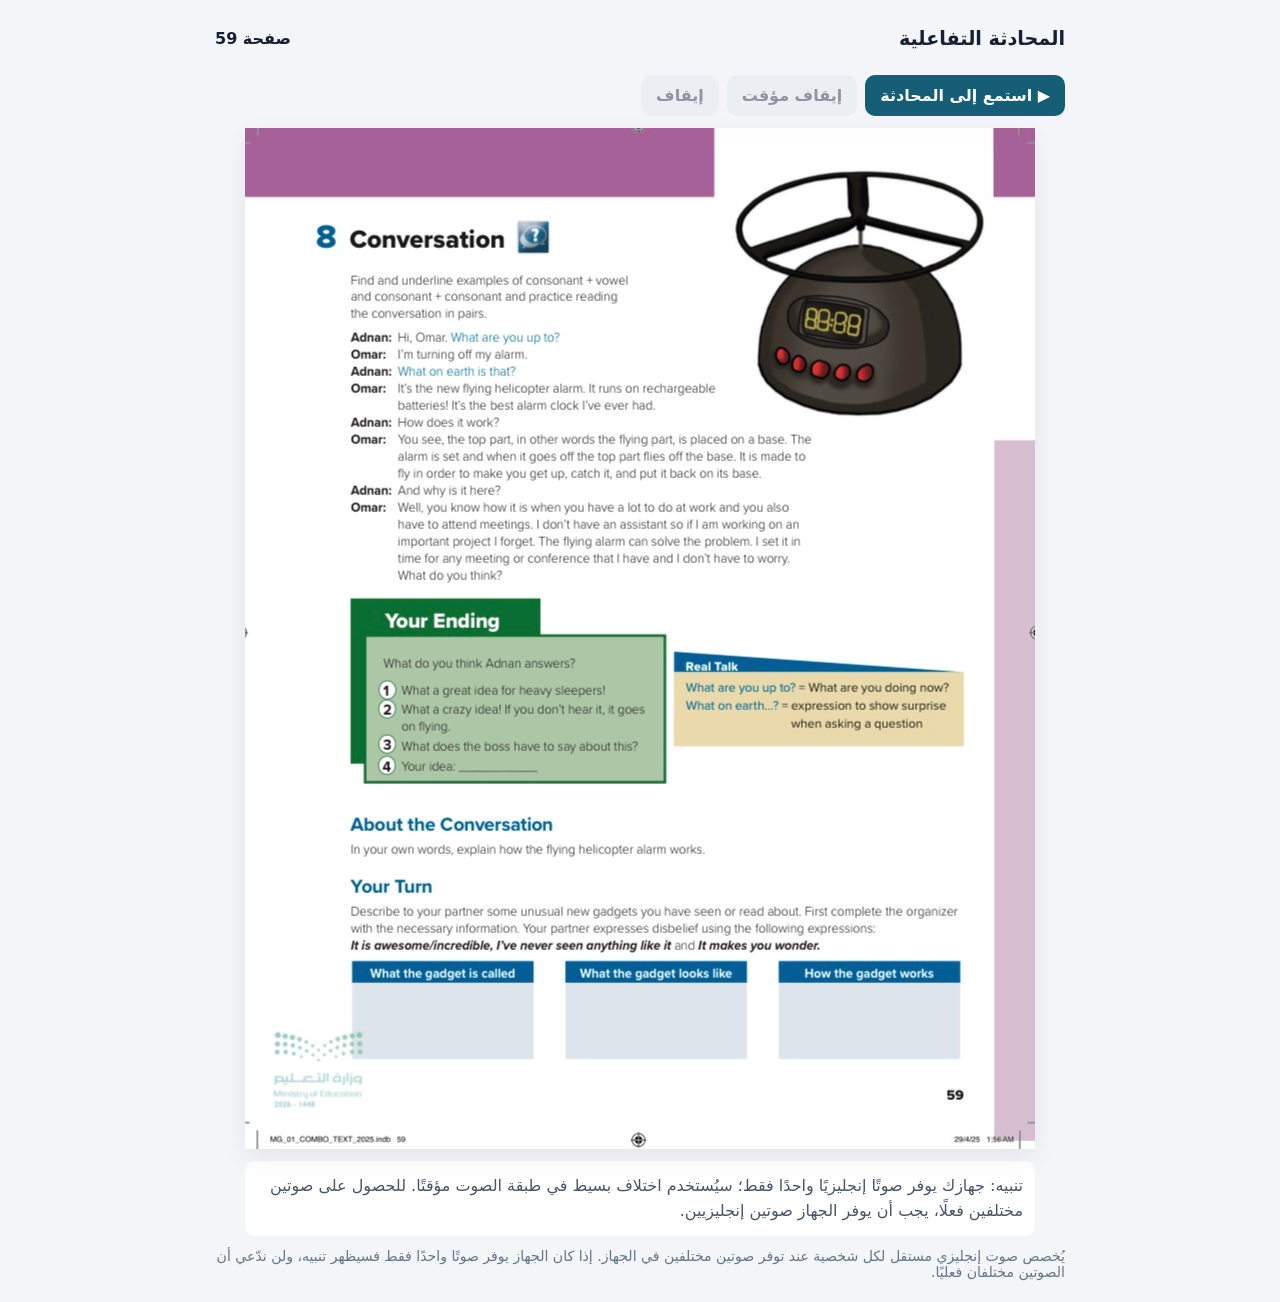
==== masharee-awal/index.html @ d7c46c1b "Align conversation tap zones with uploaded page image" ====
<!doctype html>
<html lang="ar" dir="rtl">
<head>
<meta charset="utf-8"><meta name="viewport" content="width=device-width,initial-scale=1">
<title>المحادثة التفاعلية - صفحة 59</title>
<style>
*{box-sizing:border-box}body{margin:0;padding:14px;background:#f3f5f8;color:#172033;font-family:system-ui,Tahoma,sans-serif}
main{max-width:850px;margin:auto}header{display:flex;justify-content:space-between;align-items:center;gap:10px}h1{font-size:1.2rem}
.controls{display:flex;gap:8px;flex-wrap:wrap;margin:12px 0}button{font:inherit;font-weight:700;border:0;border-radius:10px;padding:11px 15px;background:#155e75;color:white;cursor:pointer}
.secondary{background:#e2e8f0;color:#172033}button:disabled{opacity:.45;cursor:not-allowed}
.page{position:relative;max-width:790px;margin:auto;background:white;line-height:0;box-shadow:0 8px 24px #0001;overflow:hidden}
.page img{width:100%;height:auto;display:block}.hot{position:absolute;border:2px solid transparent;border-radius:5px;background:transparent;padding:0;min-width:0;min-height:0}
.hot:focus-visible{outline:3px solid #2563eb;outline-offset:1px}.hot.selected{background:#facc1550;border-color:#ca8a04}.hot.active{background:#22c55e55;border-color:#15803d}
.status{max-width:790px;margin:12px auto;padding:12px;background:white;border-radius:10px;color:#475569;line-height:1.6}
.note{font-size:.88rem;color:#64748b;margin:8px 0}
</style></head>
<body><main>
<header><h1>المحادثة التفاعلية</h1><b>صفحة 59</b></header>
<div class="controls">
<button id="play">▶ استمع إلى المحادثة</button>
<button class="secondary" id="pause" disabled>إيقاف مؤقت</button>
<button class="secondary" id="stop" disabled>إيقاف</button>
</div>
<div class="page" id="page"><img src="conversation-page-59.jpg" alt="صفحة الكتاب الأصلية للمحادثة" onerror="document.querySelector('#status').textContent='تعذر تحميل صورة الصفحة. تحقق من الاتصال ثم أعد تحميل الموقع.'"></div>
<div class="status" id="status" aria-live="polite">اضغط زر الاستماع أو اضغط على موضع جملة في الصفحة لسماعها وحدها.</div>
<p class="note">يُخصص صوت إنجليزي مستقل لكل شخصية عند توفر صوتين مختلفين في الجهاز. إذا كان الجهاز يوفر صوتًا واحدًا فقط فسيظهر تنبيه، ولن ندّعي أن الصوتين مختلفان فعليًا.</p>
</main>
<script>
const lines=[
["Adnan","Hi, Omar. What are you up to?",[13,16.9,62,2.1]],
["Omar","I'm turning off my alarm.",[13,18.9,62,2.0]],
["Adnan","What on earth is that?",[13,20.9,62,2.0]],
["Omar","It's the new flying helicopter alarm. It runs on rechargeable batteries! It's the best alarm clock I've ever had.",[13,22.8,64,4.7]],
["Adnan","How does it work?",[13,28.5,62,2.0]],
["Omar","You see, the top part, in other words the flying part, is placed on a base. The alarm is set and when it goes off the top part flies off the base. It is made to fly in order to make you get up, catch it, and put it back on its base.",[13,30.4,64,6.5]],
["Adnan","And why is it here?",[13,36.7,62,2.0]],
["Omar","Well, you know how it is when you have a lot to do at work and you also have to attend meetings. I don't have an assistant so if I am working on an important project I forget. The flying alarm can solve the problem. I set it in time for any meeting or conference that I have and I don't have to worry. What do you think?",[13,38.5,64,7.0]]
];
const $=s=>document.querySelector(s),page=$("#page"),status=$("#status"),pauseBtn=$("#pause"),stopBtn=$("#stop"),spots=[];
lines.forEach((line,i)=>{
 const b=document.createElement("button");b.type="button";b.className="hot";
 b.setAttribute("aria-label","تشغيل جملة "+(i+1)+" — "+line[0]);
 const [x,y,w,h]=line[2];Object.assign(b.style,{left:x+"%",top:y+"%",width:w+"%",height:h+"%"});
 b.addEventListener("click",()=>speak(i));page.append(b);spots.push(b);
});
let voices=[],token=0,current=-1,mode="idle";
function loadVoices(){voices=speechSynthesis.getVoices().filter(v=>/^en[-_]/i.test(v.lang));if(voices.length<2)status.textContent="تنبيه: جهازك يوفر صوتًا إنجليزيًا واحدًا فقط؛ سيُستخدم اختلاف بسيط في طبقة الصوت مؤقتًا. للحصول على صوتين مختلفين فعلًا، يجب أن يوفر الجهاز صوتين إنجليزيين."; }
loadVoices();speechSynthesis.addEventListener?.("voiceschanged",loadVoices);
function controls(active){pauseBtn.disabled=!active;stopBtn.disabled=!active;pauseBtn.textContent="إيقاف مؤقت";}
function clearActive(){spots.forEach(b=>b.classList.remove("active","selected"));}
function mark(i){spots.forEach((b,n)=>{b.classList.toggle("active",n===i);b.classList.toggle("selected",n===i)});status.textContent=lines[i][0]+" — الجملة "+(i+1);}
function finish(t,msg){if(t!==token)return;mode="idle";current=-1;clearActive();controls(false);status.textContent=msg;}
function say(i,t,onDone){
 current=i;const u=new SpeechSynthesisUtterance(lines[i][1]);const v=lines[i][0]==="Adnan" ? voices[0] : (voices.find(x=>x.voiceURI!==voices[0]?.voiceURI)||voices[0]);
 if(v)u.voice=v;u.lang=v?.lang||"en-US";u.rate=.88;u.pitch=i%2?1.08:1;
 u.onstart=()=>{if(t===token)mark(i)};
 u.onend=()=>{if(t===token)onDone?.()};
 u.onerror=()=>{if(t===token)finish(t,"تعذر تشغيل الصوت. تحقق من دعم المتصفح للنطق.");};
 speechSynthesis.speak(u);
}
function stop(){token++;speechSynthesis.cancel();mode="idle";current=-1;clearActive();controls(false);status.textContent="تم إيقاف الاستماع.";}
function speak(i){stop();const t=++token;mode="single";controls(true);say(i,t,()=>finish(t,"انتهى الاستماع إلى الجملة المحددة."));}
function play(){stop();const t=++token;let i=0;mode="all";controls(true);
 const next=()=>{if(t!==token)return;if(i>=lines.length){finish(t,"انتهت المحادثة كاملة.");return;}say(i,t,()=>{i++;next()});};next();
}
$("#play").addEventListener("click",play);stopBtn.addEventListener("click",stop);
pauseBtn.addEventListener("click",()=>{
 if(speechSynthesis.paused){speechSynthesis.resume();pauseBtn.textContent="إيقاف مؤقت";status.textContent="تمت متابعة الاستماع.";}
 else if(speechSynthesis.speaking){speechSynthesis.pause();pauseBtn.textContent="متابعة";status.textContent="الصوت متوقف مؤقتًا.";}
});
</script></body></html>
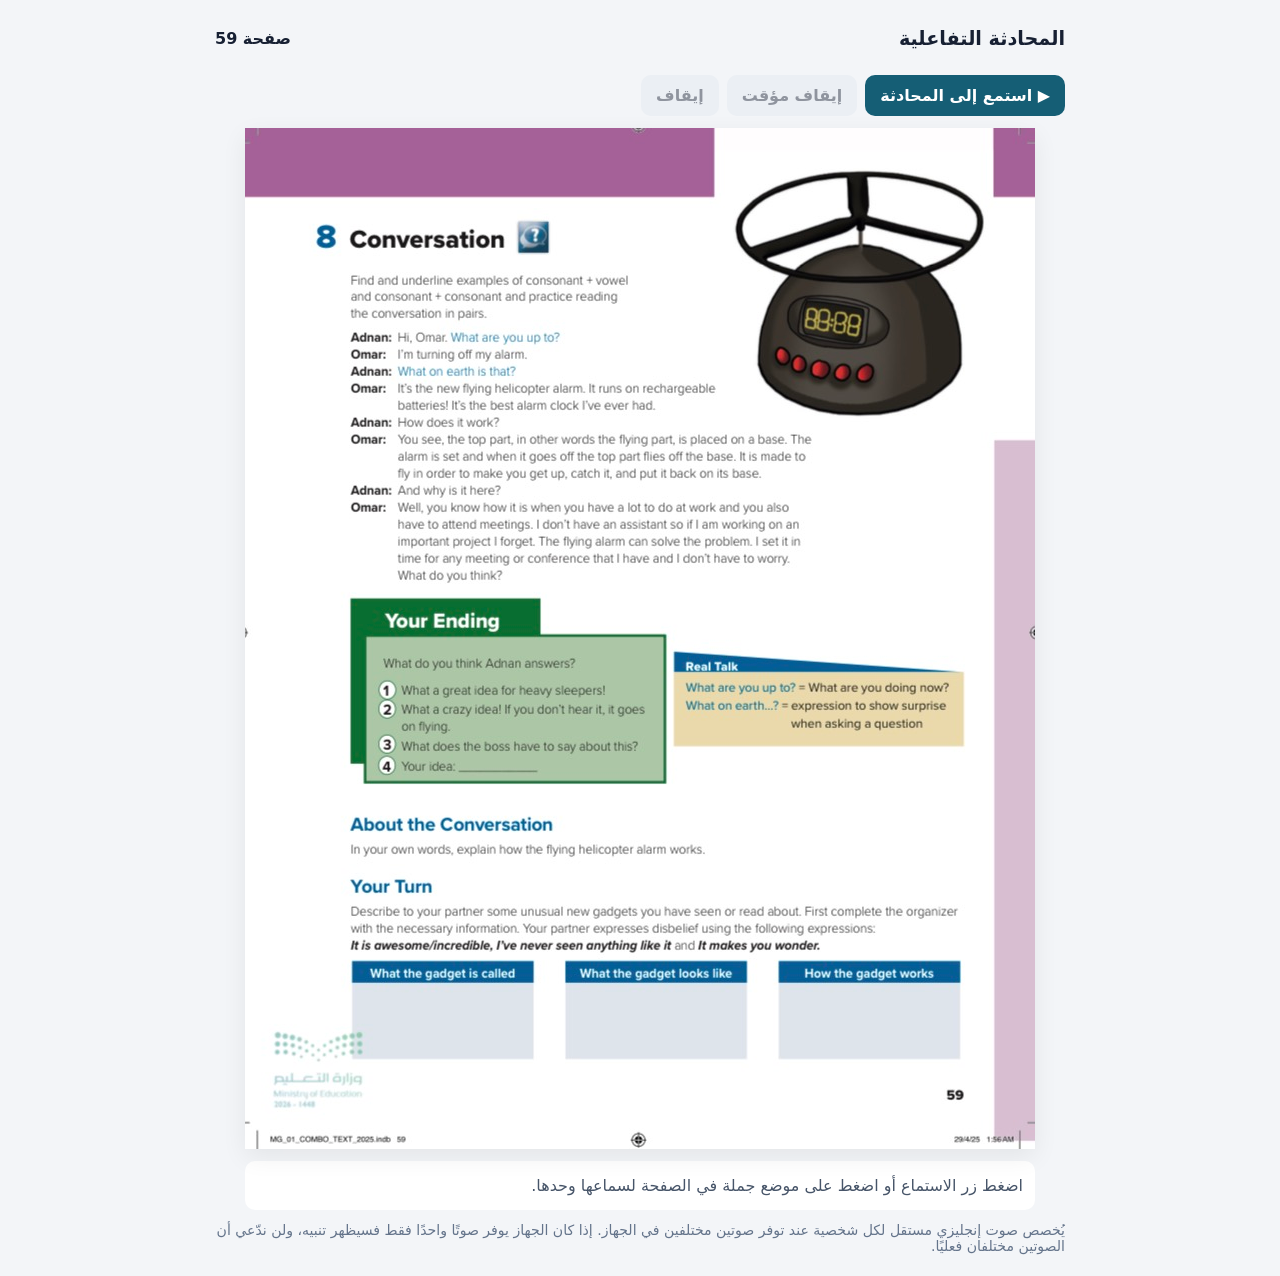
==== commit 00967477: "Add word-by-word conversation highlighting" ====
--- a/masharee-awal/index.html
+++ b/masharee-awal/index.html
@@ -10,7 +10,7 @@
 .secondary{background:#e2e8f0;color:#172033}button:disabled{opacity:.45;cursor:not-allowed}
 .page{position:relative;max-width:790px;margin:auto;background:white;line-height:0;box-shadow:0 8px 24px #0001;overflow:hidden}
 .page img{width:100%;height:auto;display:block}.hot{position:absolute;border:2px solid transparent;border-radius:5px;background:transparent;padding:0;min-width:0;min-height:0}
-.hot:focus-visible{outline:3px solid #2563eb;outline-offset:1px}.hot.selected{background:#facc1550;border-color:#ca8a04}.hot.active{background:#22c55e55;border-color:#15803d}
+.hot:focus-visible{outline:3px solid #2563eb;outline-offset:1px}.word-layer{position:absolute;inset:0;width:100%;height:100%;pointer-events:none;overflow:visible}.word-highlight{fill:rgba(35,35,35,.24);stroke:rgba(35,35,35,.38);stroke-width:.7;rx:2}
 .status{max-width:790px;margin:12px auto;padding:12px;background:white;border-radius:10px;color:#475569;line-height:1.6}
 .note{font-size:.88rem;color:#64748b;margin:8px 0}
 </style></head>
@@ -27,45 +27,62 @@
 </main>
 <script>
 const lines=[
-["Adnan","Hi, Omar. What are you up to?",[13,16.9,62,2.1]],
-["Omar","I'm turning off my alarm.",[13,18.9,62,2.0]],
-["Adnan","What on earth is that?",[13,20.9,62,2.0]],
-["Omar","It's the new flying helicopter alarm. It runs on rechargeable batteries! It's the best alarm clock I've ever had.",[13,22.8,64,4.7]],
-["Adnan","How does it work?",[13,28.5,62,2.0]],
-["Omar","You see, the top part, in other words the flying part, is placed on a base. The alarm is set and when it goes off the top part flies off the base. It is made to fly in order to make you get up, catch it, and put it back on its base.",[13,30.4,64,6.5]],
-["Adnan","And why is it here?",[13,36.7,62,2.0]],
-["Omar","Well, you know how it is when you have a lot to do at work and you also have to attend meetings. I don't have an assistant so if I am working on an important project I forget. The flying alarm can solve the problem. I set it in time for any meeting or conference that I have and I don't have to worry. What do you think?",[13,38.5,64,7.0]]
+["Adnan","Hi, Omar. What are you up to?",[13,16.9,62,2.1],171],
+["Omar","I'm turning off my alarm.",[13,18.9,62,2.0],190],
+["Adnan","What on earth is that?",[13,20.9,62,2.0],210],
+["Omar","It's the new flying helicopter alarm. It runs on rechargeable batteries! It's the best alarm clock I've ever had.",[13,22.8,64,4.7],229],
+["Adnan","How does it work?",[13,28.5,62,2.0],263],
+["Omar","You see, the top part, in other words the flying part, is placed on a base. The alarm is set and when it goes off the top part flies off the base. It is made to fly in order to make you get up, catch it, and put it back on its base.",[13,30.4,64,6.5],282],
+["Adnan","And why is it here?",[13,36.7,62,2.0],348],
+["Omar","Well, you know how it is when you have a lot to do at work and you also have to attend meetings. I don't have an assistant so if I am working on an important project I forget. The flying alarm can solve the problem. I set it in time for any meeting or conference that I have and I don't have to worry. What do you think?",[13,38.5,64,7.0],367]
 ];
 const $=s=>document.querySelector(s),page=$("#page"),status=$("#status"),pauseBtn=$("#pause"),stopBtn=$("#stop"),spots=[];
-lines.forEach((line,i)=>{
- const b=document.createElement("button");b.type="button";b.className="hot";
- b.setAttribute("aria-label","تشغيل جملة "+(i+1)+" — "+line[0]);
- const [x,y,w,h]=line[2];Object.assign(b.style,{left:x+"%",top:y+"%",width:w+"%",height:h+"%"});
- b.addEventListener("click",()=>speak(i));page.append(b);spots.push(b);
-});
+const svgNS="http://www.w3.org/2000/svg",W=790,H=1024,START_X=153,MAX_LINE=438,LINE_H=17;
+const svg=document.createElementNS(svgNS,"svg");svg.setAttribute("class","word-layer");svg.setAttribute("viewBox",`0 0 ${W} ${H}`);svg.setAttribute("preserveAspectRatio","none");page.append(svg);
+const canvas=document.createElement("canvas"),ctx=canvas.getContext("2d");ctx.font="13px Arial";
+const wordRects=[];
+function buildWordRects(line,index){
+ const matches=[...line[1].matchAll(/[A-Za-z]+(?:['’][A-Za-z]+)?|[0-9]+|[^\sA-Za-z0-9]/g)];
+ let x=START_X,y=line[3],lineText="",rowWords=[];
+ const flush=()=>{for(const item of rowWords){const r=document.createElementNS(svgNS,"rect");r.setAttribute("class","word-highlight");r.setAttribute("x",item.x.toFixed(1));r.setAttribute("y",(y+1).toFixed(1));r.setAttribute("width",Math.max(4,item.w).toFixed(1));r.setAttribute("height","13.5");r.style.display="none";svg.append(r);wordRects.push({line:index,start:item.start,end:item.end,rect:r});}y+=LINE_H;x=START_X;lineText="";rowWords=[];};
+ for(const m of matches){
+  const token=m[0];if(!/[A-Za-z0-9]/.test(token))continue;
+  const prefix=lineText?lineText+" ":"";
+  const pw=ctx.measureText(prefix).width,ww=ctx.measureText(token).width;
+  if(x+pw+ww>START_X+MAX_LINE && rowWords.length)flush();
+  const pre=lineText?lineText+" ":"";const px=ctx.measureText(pre).width;
+  rowWords.push({x:x+px,w:ctx.measureText(token).width,start:m.index,end:m.index+token.length});
+  lineText+=pre+token;
+ }
+ if(rowWords.length)flush();
+}
+lines.forEach((line,i)=>{buildWordRects(line,i);const b=document.createElement("button");b.type="button";b.className="hot";b.setAttribute("aria-label","تشغيل جملة "+(i+1)+" — "+line[0]);const [x,y,w,h]=line[2];Object.assign(b.style,{left:x+"%",top:y+"%",width:w+"%",height:h+"%"});b.addEventListener("click",()=>speak(i));page.append(b);spots.push(b);});
 let voices=[],token=0,current=-1,mode="idle";
-function loadVoices(){voices=speechSynthesis.getVoices().filter(v=>/^en[-_]/i.test(v.lang));if(voices.length<2)status.textContent="تنبيه: جهازك يوفر صوتًا إنجليزيًا واحدًا فقط؛ سيُستخدم اختلاف بسيط في طبقة الصوت مؤقتًا. للحصول على صوتين مختلفين فعلًا، يجب أن يوفر الجهاز صوتين إنجليزيين."; }
+function loadVoices(){voices=speechSynthesis.getVoices().filter(v=>/^en[-_]/i.test(v.lang));}
 loadVoices();speechSynthesis.addEventListener?.("voiceschanged",loadVoices);
 function controls(active){pauseBtn.disabled=!active;stopBtn.disabled=!active;pauseBtn.textContent="إيقاف مؤقت";}
-function clearActive(){spots.forEach(b=>b.classList.remove("active","selected"));}
-function mark(i){spots.forEach((b,n)=>{b.classList.toggle("active",n===i);b.classList.toggle("selected",n===i)});status.textContent=lines[i][0]+" — الجملة "+(i+1);}
-function finish(t,msg){if(t!==token)return;mode="idle";current=-1;clearActive();controls(false);status.textContent=msg;}
+function clearActive(){wordRects.forEach(x=>x.rect.style.display="none");}
+function mark(i){spots.forEach((b,n)=>b.classList.toggle("active",n===i));status.textContent=lines[i][0]+" — الجملة "+(i+1);}
+function markWord(i,charIndex){
+ const candidates=wordRects.filter(x=>x.line===i);
+ let found=candidates.find(x=>charIndex>=x.start&&charIndex<x.end);
+ if(!found)found=candidates.find(x=>x.start>=charIndex);
+ if(!found)return;
+ candidates.forEach(x=>x.rect.style.display=x===found?"":"none");
+}
+function finish(t,msg){if(t!==token)return;mode="idle";current=-1;clearActive();spots.forEach(b=>b.classList.remove("active"));controls(false);status.textContent=msg;}
 function say(i,t,onDone){
- current=i;const u=new SpeechSynthesisUtterance(lines[i][1]);const v=lines[i][0]==="Adnan" ? voices[0] : (voices.find(x=>x.voiceURI!==voices[0]?.voiceURI)||voices[0]);
+ current=i;const u=new SpeechSynthesisUtterance(lines[i][1]);const v=lines[i][0]==="Adnan"?voices[0]:(voices.find(x=>x.voiceURI!==voices[0]?.voiceURI)||voices[0]);
  if(v)u.voice=v;u.lang=v?.lang||"en-US";u.rate=.88;u.pitch=i%2?1.08:1;
- u.onstart=()=>{if(t===token)mark(i)};
+ u.onstart=()=>{if(t===token){clearActive();mark(i);markWord(i,0)}};
+ u.onboundary=e=>{if(t===token&&e.name==="word")markWord(i,e.charIndex)};
  u.onend=()=>{if(t===token)onDone?.()};
- u.onerror=()=>{if(t===token)finish(t,"تعذر تشغيل الصوت. تحقق من دعم المتصفح للنطق.");};
+ u.onerror=()=>{if(t===token)finish(t,"تعذر تشغيل الصوت. تحقق من دعم المتصفح للنطق.")};
  speechSynthesis.speak(u);
 }
-function stop(){token++;speechSynthesis.cancel();mode="idle";current=-1;clearActive();controls(false);status.textContent="تم إيقاف الاستماع.";}
+function stop(){token++;speechSynthesis.cancel();mode="idle";current=-1;clearActive();spots.forEach(b=>b.classList.remove("active"));controls(false);status.textContent="تم إيقاف الاستماع.";}
 function speak(i){stop();const t=++token;mode="single";controls(true);say(i,t,()=>finish(t,"انتهى الاستماع إلى الجملة المحددة."));}
-function play(){stop();const t=++token;let i=0;mode="all";controls(true);
- const next=()=>{if(t!==token)return;if(i>=lines.length){finish(t,"انتهت المحادثة كاملة.");return;}say(i,t,()=>{i++;next()});};next();
-}
+function play(){stop();const t=++token;let i=0;mode="all";controls(true);const next=()=>{if(t!==token)return;if(i>=lines.length){finish(t,"انتهت المحادثة كاملة.");return;}say(i,t,()=>{i++;next()});};next();}
 $("#play").addEventListener("click",play);stopBtn.addEventListener("click",stop);
-pauseBtn.addEventListener("click",()=>{
- if(speechSynthesis.paused){speechSynthesis.resume();pauseBtn.textContent="إيقاف مؤقت";status.textContent="تمت متابعة الاستماع.";}
- else if(speechSynthesis.speaking){speechSynthesis.pause();pauseBtn.textContent="متابعة";status.textContent="الصوت متوقف مؤقتًا.";}
-});
+pauseBtn.addEventListener("click",()=>{if(speechSynthesis.paused){speechSynthesis.resume();pauseBtn.textContent="إيقاف مؤقت";status.textContent="تمت متابعة الاستماع.";}else if(speechSynthesis.speaking){speechSynthesis.pause();pauseBtn.textContent="متابعة";status.textContent="الصوت متوقف مؤقتًا.";}});
 </script></body></html>
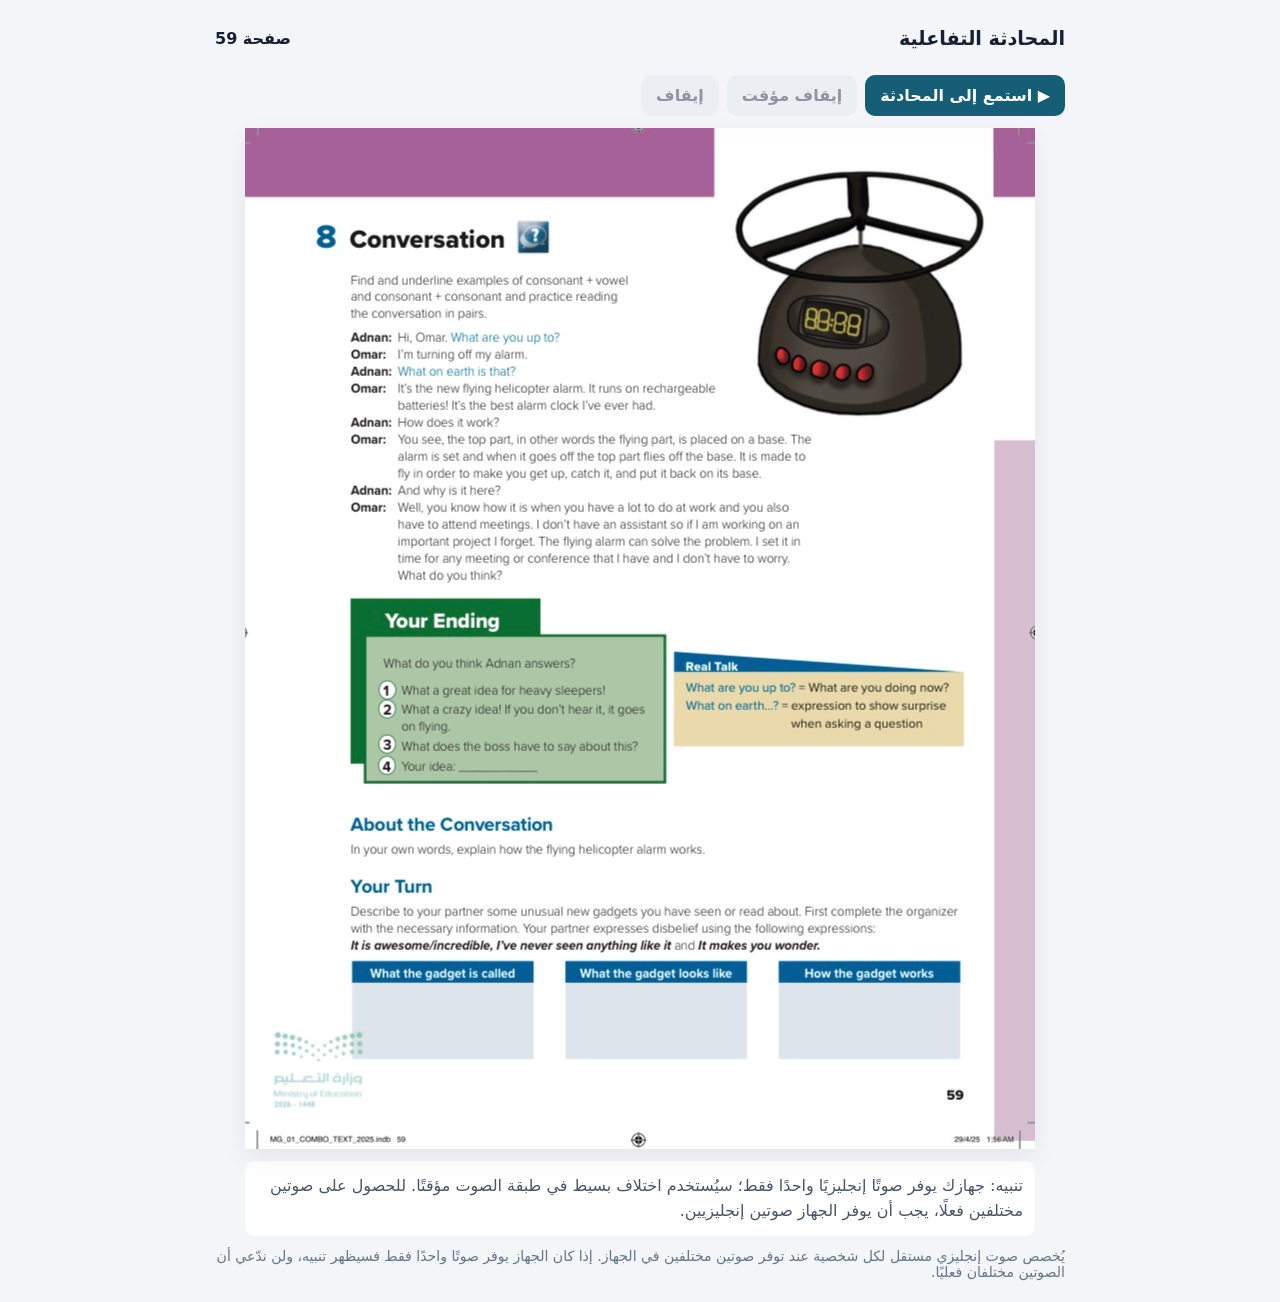
==== commit e7b2ace6: "Restore prototype file on default branch" ====
--- a/masharee-awal/index.html
+++ b/masharee-awal/index.html
@@ -10,7 +10,7 @@
 .secondary{background:#e2e8f0;color:#172033}button:disabled{opacity:.45;cursor:not-allowed}
 .page{position:relative;max-width:790px;margin:auto;background:white;line-height:0;box-shadow:0 8px 24px #0001;overflow:hidden}
 .page img{width:100%;height:auto;display:block}.hot{position:absolute;border:2px solid transparent;border-radius:5px;background:transparent;padding:0;min-width:0;min-height:0}
-.hot:focus-visible{outline:3px solid #2563eb;outline-offset:1px}.word-layer{position:absolute;inset:0;width:100%;height:100%;pointer-events:none;overflow:visible}.word-highlight{fill:rgba(35,35,35,.24);stroke:rgba(35,35,35,.38);stroke-width:.7;rx:2}
+.hot:focus-visible{outline:3px solid #2563eb;outline-offset:1px}.hot.selected{background:#facc1550;border-color:#ca8a04}.hot.active{background:#22c55e55;border-color:#15803d}
 .status{max-width:790px;margin:12px auto;padding:12px;background:white;border-radius:10px;color:#475569;line-height:1.6}
 .note{font-size:.88rem;color:#64748b;margin:8px 0}
 </style></head>
@@ -27,62 +27,45 @@
 </main>
 <script>
 const lines=[
-["Adnan","Hi, Omar. What are you up to?",[13,16.9,62,2.1],171],
-["Omar","I'm turning off my alarm.",[13,18.9,62,2.0],190],
-["Adnan","What on earth is that?",[13,20.9,62,2.0],210],
-["Omar","It's the new flying helicopter alarm. It runs on rechargeable batteries! It's the best alarm clock I've ever had.",[13,22.8,64,4.7],229],
-["Adnan","How does it work?",[13,28.5,62,2.0],263],
-["Omar","You see, the top part, in other words the flying part, is placed on a base. The alarm is set and when it goes off the top part flies off the base. It is made to fly in order to make you get up, catch it, and put it back on its base.",[13,30.4,64,6.5],282],
-["Adnan","And why is it here?",[13,36.7,62,2.0],348],
-["Omar","Well, you know how it is when you have a lot to do at work and you also have to attend meetings. I don't have an assistant so if I am working on an important project I forget. The flying alarm can solve the problem. I set it in time for any meeting or conference that I have and I don't have to worry. What do you think?",[13,38.5,64,7.0],367]
+["Adnan","Hi, Omar. What are you up to?",[13,16.9,62,2.1]],
+["Omar","I'm turning off my alarm.",[13,18.9,62,2.0]],
+["Adnan","What on earth is that?",[13,20.9,62,2.0]],
+["Omar","It's the new flying helicopter alarm. It runs on rechargeable batteries! It's the best alarm clock I've ever had.",[13,22.8,64,4.7]],
+["Adnan","How does it work?",[13,28.5,62,2.0]],
+["Omar","You see, the top part, in other words the flying part, is placed on a base. The alarm is set and when it goes off the top part flies off the base. It is made to fly in order to make you get up, catch it, and put it back on its base.",[13,30.4,64,6.5]],
+["Adnan","And why is it here?",[13,36.7,62,2.0]],
+["Omar","Well, you know how it is when you have a lot to do at work and you also have to attend meetings. I don't have an assistant so if I am working on an important project I forget. The flying alarm can solve the problem. I set it in time for any meeting or conference that I have and I don't have to worry. What do you think?",[13,38.5,64,7.0]]
 ];
 const $=s=>document.querySelector(s),page=$("#page"),status=$("#status"),pauseBtn=$("#pause"),stopBtn=$("#stop"),spots=[];
-const svgNS="http://www.w3.org/2000/svg",W=790,H=1024,START_X=153,MAX_LINE=438,LINE_H=17;
-const svg=document.createElementNS(svgNS,"svg");svg.setAttribute("class","word-layer");svg.setAttribute("viewBox",`0 0 ${W} ${H}`);svg.setAttribute("preserveAspectRatio","none");page.append(svg);
-const canvas=document.createElement("canvas"),ctx=canvas.getContext("2d");ctx.font="13px Arial";
-const wordRects=[];
-function buildWordRects(line,index){
- const matches=[...line[1].matchAll(/[A-Za-z]+(?:['’][A-Za-z]+)?|[0-9]+|[^\sA-Za-z0-9]/g)];
- let x=START_X,y=line[3],lineText="",rowWords=[];
- const flush=()=>{for(const item of rowWords){const r=document.createElementNS(svgNS,"rect");r.setAttribute("class","word-highlight");r.setAttribute("x",item.x.toFixed(1));r.setAttribute("y",(y+1).toFixed(1));r.setAttribute("width",Math.max(4,item.w).toFixed(1));r.setAttribute("height","13.5");r.style.display="none";svg.append(r);wordRects.push({line:index,start:item.start,end:item.end,rect:r});}y+=LINE_H;x=START_X;lineText="";rowWords=[];};
- for(const m of matches){
-  const token=m[0];if(!/[A-Za-z0-9]/.test(token))continue;
-  const prefix=lineText?lineText+" ":"";
-  const pw=ctx.measureText(prefix).width,ww=ctx.measureText(token).width;
-  if(x+pw+ww>START_X+MAX_LINE && rowWords.length)flush();
-  const pre=lineText?lineText+" ":"";const px=ctx.measureText(pre).width;
-  rowWords.push({x:x+px,w:ctx.measureText(token).width,start:m.index,end:m.index+token.length});
-  lineText+=pre+token;
- }
- if(rowWords.length)flush();
-}
-lines.forEach((line,i)=>{buildWordRects(line,i);const b=document.createElement("button");b.type="button";b.className="hot";b.setAttribute("aria-label","تشغيل جملة "+(i+1)+" — "+line[0]);const [x,y,w,h]=line[2];Object.assign(b.style,{left:x+"%",top:y+"%",width:w+"%",height:h+"%"});b.addEventListener("click",()=>speak(i));page.append(b);spots.push(b);});
+lines.forEach((line,i)=>{
+ const b=document.createElement("button");b.type="button";b.className="hot";
+ b.setAttribute("aria-label","تشغيل جملة "+(i+1)+" — "+line[0]);
+ const [x,y,w,h]=line[2];Object.assign(b.style,{left:x+"%",top:y+"%",width:w+"%",height:h+"%"});
+ b.addEventListener("click",()=>speak(i));page.append(b);spots.push(b);
+});
 let voices=[],token=0,current=-1,mode="idle";
-function loadVoices(){voices=speechSynthesis.getVoices().filter(v=>/^en[-_]/i.test(v.lang));}
+function loadVoices(){voices=speechSynthesis.getVoices().filter(v=>/^en[-_]/i.test(v.lang));if(voices.length<2)status.textContent="تنبيه: جهازك يوفر صوتًا إنجليزيًا واحدًا فقط؛ سيُستخدم اختلاف بسيط في طبقة الصوت مؤقتًا. للحصول على صوتين مختلفين فعلًا، يجب أن يوفر الجهاز صوتين إنجليزيين."; }
 loadVoices();speechSynthesis.addEventListener?.("voiceschanged",loadVoices);
 function controls(active){pauseBtn.disabled=!active;stopBtn.disabled=!active;pauseBtn.textContent="إيقاف مؤقت";}
-function clearActive(){wordRects.forEach(x=>x.rect.style.display="none");}
-function mark(i){spots.forEach((b,n)=>b.classList.toggle("active",n===i));status.textContent=lines[i][0]+" — الجملة "+(i+1);}
-function markWord(i,charIndex){
- const candidates=wordRects.filter(x=>x.line===i);
- let found=candidates.find(x=>charIndex>=x.start&&charIndex<x.end);
- if(!found)found=candidates.find(x=>x.start>=charIndex);
- if(!found)return;
- candidates.forEach(x=>x.rect.style.display=x===found?"":"none");
-}
-function finish(t,msg){if(t!==token)return;mode="idle";current=-1;clearActive();spots.forEach(b=>b.classList.remove("active"));controls(false);status.textContent=msg;}
+function clearActive(){spots.forEach(b=>b.classList.remove("active","selected"));}
+function mark(i){spots.forEach((b,n)=>{b.classList.toggle("active",n===i);b.classList.toggle("selected",n===i)});status.textContent=lines[i][0]+" — الجملة "+(i+1);}
+function finish(t,msg){if(t!==token)return;mode="idle";current=-1;clearActive();controls(false);status.textContent=msg;}
 function say(i,t,onDone){
- current=i;const u=new SpeechSynthesisUtterance(lines[i][1]);const v=lines[i][0]==="Adnan"?voices[0]:(voices.find(x=>x.voiceURI!==voices[0]?.voiceURI)||voices[0]);
+ current=i;const u=new SpeechSynthesisUtterance(lines[i][1]);const v=lines[i][0]==="Adnan" ? voices[0] : (voices.find(x=>x.voiceURI!==voices[0]?.voiceURI)||voices[0]);
  if(v)u.voice=v;u.lang=v?.lang||"en-US";u.rate=.88;u.pitch=i%2?1.08:1;
- u.onstart=()=>{if(t===token){clearActive();mark(i);markWord(i,0)}};
- u.onboundary=e=>{if(t===token&&e.name==="word")markWord(i,e.charIndex)};
+ u.onstart=()=>{if(t===token)mark(i)};
  u.onend=()=>{if(t===token)onDone?.()};
- u.onerror=()=>{if(t===token)finish(t,"تعذر تشغيل الصوت. تحقق من دعم المتصفح للنطق.")};
+ u.onerror=()=>{if(t===token)finish(t,"تعذر تشغيل الصوت. تحقق من دعم المتصفح للنطق.");};
  speechSynthesis.speak(u);
 }
-function stop(){token++;speechSynthesis.cancel();mode="idle";current=-1;clearActive();spots.forEach(b=>b.classList.remove("active"));controls(false);status.textContent="تم إيقاف الاستماع.";}
+function stop(){token++;speechSynthesis.cancel();mode="idle";current=-1;clearActive();controls(false);status.textContent="تم إيقاف الاستماع.";}
 function speak(i){stop();const t=++token;mode="single";controls(true);say(i,t,()=>finish(t,"انتهى الاستماع إلى الجملة المحددة."));}
-function play(){stop();const t=++token;let i=0;mode="all";controls(true);const next=()=>{if(t!==token)return;if(i>=lines.length){finish(t,"انتهت المحادثة كاملة.");return;}say(i,t,()=>{i++;next()});};next();}
+function play(){stop();const t=++token;let i=0;mode="all";controls(true);
+ const next=()=>{if(t!==token)return;if(i>=lines.length){finish(t,"انتهت المحادثة كاملة.");return;}say(i,t,()=>{i++;next()});};next();
+}
 $("#play").addEventListener("click",play);stopBtn.addEventListener("click",stop);
-pauseBtn.addEventListener("click",()=>{if(speechSynthesis.paused){speechSynthesis.resume();pauseBtn.textContent="إيقاف مؤقت";status.textContent="تمت متابعة الاستماع.";}else if(speechSynthesis.speaking){speechSynthesis.pause();pauseBtn.textContent="متابعة";status.textContent="الصوت متوقف مؤقتًا.";}});
+pauseBtn.addEventListener("click",()=>{
+ if(speechSynthesis.paused){speechSynthesis.resume();pauseBtn.textContent="إيقاف مؤقت";status.textContent="تمت متابعة الاستماع.";}
+ else if(speechSynthesis.speaking){speechSynthesis.pause();pauseBtn.textContent="متابعة";status.textContent="الصوت متوقف مؤقتًا.";}
+});
 </script></body></html>
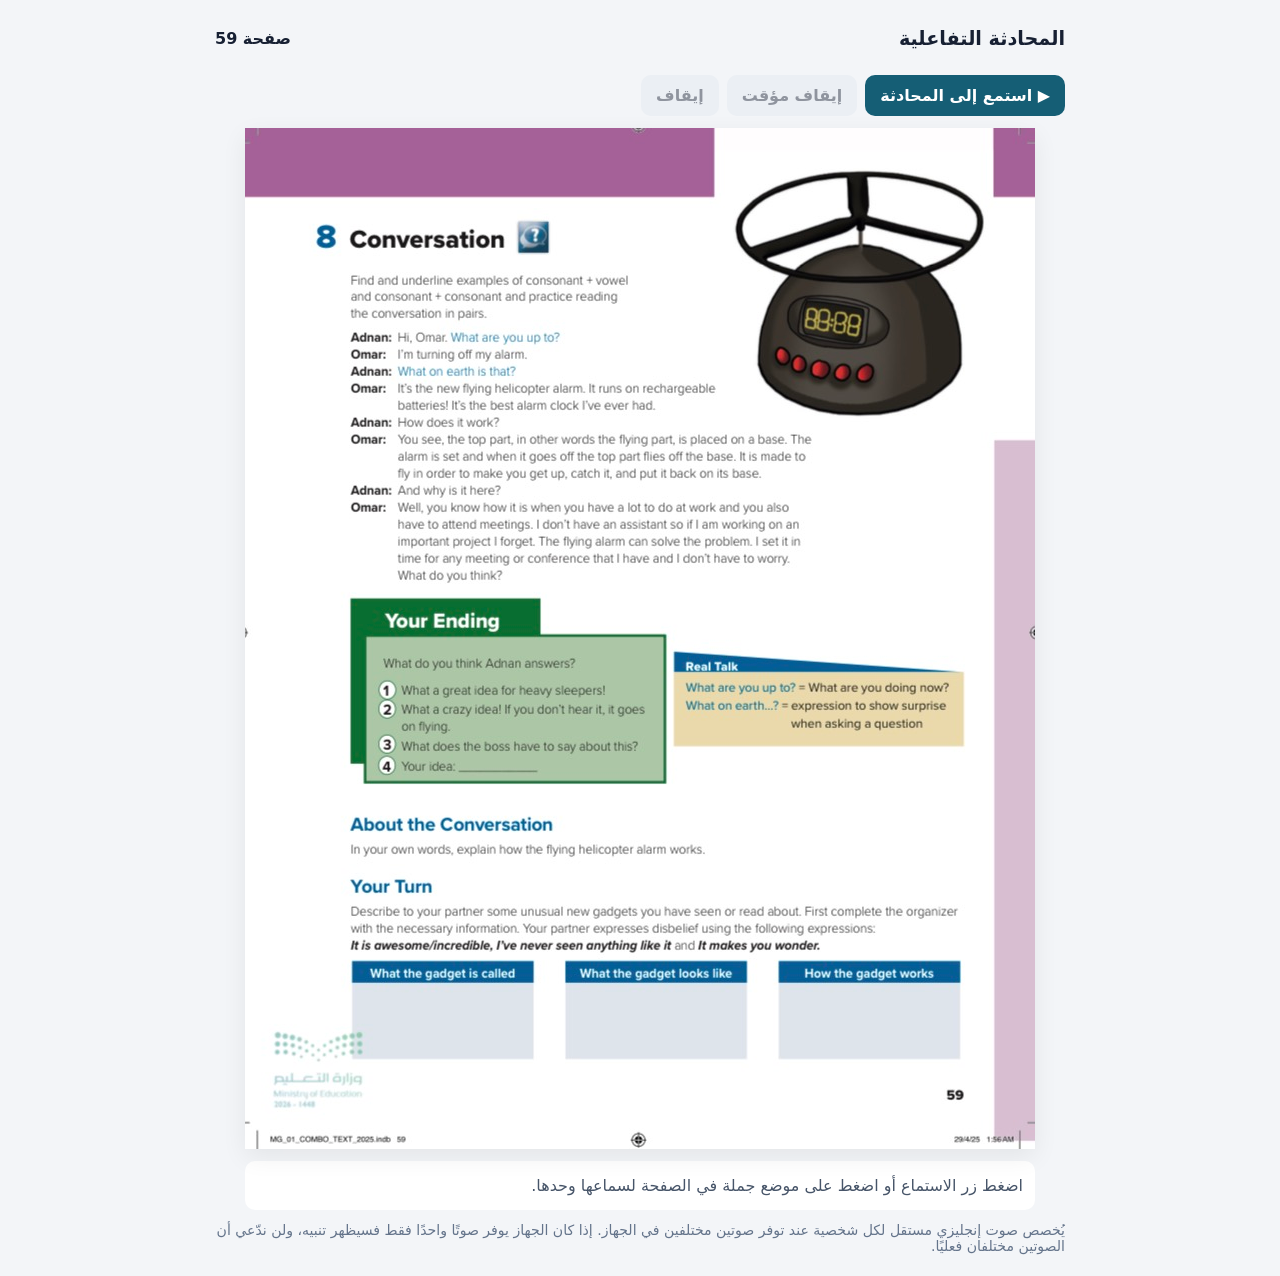
==== commit b66a4aa6: "Add word-by-word conversation highlighting" ====
--- a/masharee-awal/index.html
+++ b/masharee-awal/index.html
@@ -10,7 +10,7 @@
 .secondary{background:#e2e8f0;color:#172033}button:disabled{opacity:.45;cursor:not-allowed}
 .page{position:relative;max-width:790px;margin:auto;background:white;line-height:0;box-shadow:0 8px 24px #0001;overflow:hidden}
 .page img{width:100%;height:auto;display:block}.hot{position:absolute;border:2px solid transparent;border-radius:5px;background:transparent;padding:0;min-width:0;min-height:0}
-.hot:focus-visible{outline:3px solid #2563eb;outline-offset:1px}.hot.selected{background:#facc1550;border-color:#ca8a04}.hot.active{background:#22c55e55;border-color:#15803d}
+.hot:focus-visible{outline:3px solid #2563eb;outline-offset:1px}.word-layer{position:absolute;inset:0;width:100%;height:100%;pointer-events:none;overflow:visible}.word-highlight{fill:#ffd34f99;stroke:#b87900;stroke-width:1.3;rx:2}
 .status{max-width:790px;margin:12px auto;padding:12px;background:white;border-radius:10px;color:#475569;line-height:1.6}
 .note{font-size:.88rem;color:#64748b;margin:8px 0}
 </style></head>
@@ -27,45 +27,62 @@
 </main>
 <script>
 const lines=[
-["Adnan","Hi, Omar. What are you up to?",[13,16.9,62,2.1]],
-["Omar","I'm turning off my alarm.",[13,18.9,62,2.0]],
-["Adnan","What on earth is that?",[13,20.9,62,2.0]],
-["Omar","It's the new flying helicopter alarm. It runs on rechargeable batteries! It's the best alarm clock I've ever had.",[13,22.8,64,4.7]],
-["Adnan","How does it work?",[13,28.5,62,2.0]],
-["Omar","You see, the top part, in other words the flying part, is placed on a base. The alarm is set and when it goes off the top part flies off the base. It is made to fly in order to make you get up, catch it, and put it back on its base.",[13,30.4,64,6.5]],
-["Adnan","And why is it here?",[13,36.7,62,2.0]],
-["Omar","Well, you know how it is when you have a lot to do at work and you also have to attend meetings. I don't have an assistant so if I am working on an important project I forget. The flying alarm can solve the problem. I set it in time for any meeting or conference that I have and I don't have to worry. What do you think?",[13,38.5,64,7.0]]
+["Adnan","Hi, Omar. What are you up to?",[13,16.9,62,2.1],171],
+["Omar","I'm turning off my alarm.",[13,18.9,62,2.0],190],
+["Adnan","What on earth is that?",[13,20.9,62,2.0],210],
+["Omar","It's the new flying helicopter alarm. It runs on rechargeable batteries! It's the best alarm clock I've ever had.",[13,22.8,64,4.7],229],
+["Adnan","How does it work?",[13,28.5,62,2.0],263],
+["Omar","You see, the top part, in other words the flying part, is placed on a base. The alarm is set and when it goes off the top part flies off the base. It is made to fly in order to make you get up, catch it, and put it back on its base.",[13,30.4,64,6.5],282],
+["Adnan","And why is it here?",[13,36.7,62,2.0],348],
+["Omar","Well, you know how it is when you have a lot to do at work and you also have to attend meetings. I don't have an assistant so if I am working on an important project I forget. The flying alarm can solve the problem. I set it in time for any meeting or conference that I have and I don't have to worry. What do you think?",[13,38.5,64,7.0],367]
 ];
 const $=s=>document.querySelector(s),page=$("#page"),status=$("#status"),pauseBtn=$("#pause"),stopBtn=$("#stop"),spots=[];
-lines.forEach((line,i)=>{
- const b=document.createElement("button");b.type="button";b.className="hot";
- b.setAttribute("aria-label","تشغيل جملة "+(i+1)+" — "+line[0]);
- const [x,y,w,h]=line[2];Object.assign(b.style,{left:x+"%",top:y+"%",width:w+"%",height:h+"%"});
- b.addEventListener("click",()=>speak(i));page.append(b);spots.push(b);
-});
+const svgNS="http://www.w3.org/2000/svg",W=790,H=1024,START_X=153,MAX_LINE=438,LINE_H=17;
+const svg=document.createElementNS(svgNS,"svg");svg.setAttribute("class","word-layer");svg.setAttribute("viewBox",`0 0 ${W} ${H}`);svg.setAttribute("preserveAspectRatio","none");page.append(svg);
+const canvas=document.createElement("canvas"),ctx=canvas.getContext("2d");ctx.font="13px Arial";
+const wordRects=[];
+function buildWordRects(line,index){
+ const matches=[...line[1].matchAll(/[A-Za-z]+(?:['’][A-Za-z]+)?|[0-9]+|[^\sA-Za-z0-9]/g)];
+ let x=START_X,y=line[3],lineText="",rowWords=[];
+ const flush=()=>{for(const item of rowWords){const r=document.createElementNS(svgNS,"rect");r.setAttribute("class","word-highlight");r.setAttribute("x",item.x.toFixed(1));r.setAttribute("y",(y+1).toFixed(1));r.setAttribute("width",Math.max(4,item.w).toFixed(1));r.setAttribute("height","13.5");r.style.display="none";svg.append(r);wordRects.push({line:index,start:item.start,end:item.end,rect:r});}y+=LINE_H;x=START_X;lineText="";rowWords=[];};
+ for(const m of matches){
+  const token=m[0];if(!/[A-Za-z0-9]/.test(token))continue;
+  const prefix=lineText?lineText+" ":"";
+  const pw=ctx.measureText(prefix).width,ww=ctx.measureText(token).width;
+  if(x+pw+ww>START_X+MAX_LINE && rowWords.length)flush();
+  const pre=lineText?lineText+" ":"";const px=ctx.measureText(pre).width;
+  rowWords.push({x:x+px,w:ctx.measureText(token).width,start:m.index,end:m.index+token.length});
+  lineText+=pre+token;
+ }
+ if(rowWords.length)flush();
+}
+lines.forEach((line,i)=>{buildWordRects(line,i);const b=document.createElement("button");b.type="button";b.className="hot";b.setAttribute("aria-label","تشغيل جملة "+(i+1)+" — "+line[0]);const [x,y,w,h]=line[2];Object.assign(b.style,{left:x+"%",top:y+"%",width:w+"%",height:h+"%"});b.addEventListener("click",()=>speak(i));page.append(b);spots.push(b);});
 let voices=[],token=0,current=-1,mode="idle";
-function loadVoices(){voices=speechSynthesis.getVoices().filter(v=>/^en[-_]/i.test(v.lang));if(voices.length<2)status.textContent="تنبيه: جهازك يوفر صوتًا إنجليزيًا واحدًا فقط؛ سيُستخدم اختلاف بسيط في طبقة الصوت مؤقتًا. للحصول على صوتين مختلفين فعلًا، يجب أن يوفر الجهاز صوتين إنجليزيين."; }
+function loadVoices(){voices=speechSynthesis.getVoices().filter(v=>/^en[-_]/i.test(v.lang));}
 loadVoices();speechSynthesis.addEventListener?.("voiceschanged",loadVoices);
 function controls(active){pauseBtn.disabled=!active;stopBtn.disabled=!active;pauseBtn.textContent="إيقاف مؤقت";}
-function clearActive(){spots.forEach(b=>b.classList.remove("active","selected"));}
-function mark(i){spots.forEach((b,n)=>{b.classList.toggle("active",n===i);b.classList.toggle("selected",n===i)});status.textContent=lines[i][0]+" — الجملة "+(i+1);}
-function finish(t,msg){if(t!==token)return;mode="idle";current=-1;clearActive();controls(false);status.textContent=msg;}
+function clearActive(){wordRects.forEach(x=>x.rect.style.display="none");}
+function mark(i){spots.forEach((b,n)=>b.classList.toggle("active",n===i));status.textContent=lines[i][0]+" — الجملة "+(i+1);}
+function markWord(i,charIndex){
+ const candidates=wordRects.filter(x=>x.line===i);
+ let found=candidates.find(x=>charIndex>=x.start&&charIndex<x.end);
+ if(!found)found=candidates.find(x=>x.start>=charIndex);
+ if(!found)return;
+ candidates.forEach(x=>x.rect.style.display=x===found?"":"none");
+}
+function finish(t,msg){if(t!==token)return;mode="idle";current=-1;clearActive();spots.forEach(b=>b.classList.remove("active"));controls(false);status.textContent=msg;}
 function say(i,t,onDone){
- current=i;const u=new SpeechSynthesisUtterance(lines[i][1]);const v=lines[i][0]==="Adnan" ? voices[0] : (voices.find(x=>x.voiceURI!==voices[0]?.voiceURI)||voices[0]);
+ current=i;const u=new SpeechSynthesisUtterance(lines[i][1]);const v=lines[i][0]==="Adnan"?voices[0]:(voices.find(x=>x.voiceURI!==voices[0]?.voiceURI)||voices[0]);
  if(v)u.voice=v;u.lang=v?.lang||"en-US";u.rate=.88;u.pitch=i%2?1.08:1;
- u.onstart=()=>{if(t===token)mark(i)};
+ u.onstart=()=>{if(t===token){clearActive();mark(i);markWord(i,0)}};
+ u.onboundary=e=>{if(t===token&&e.name==="word")markWord(i,e.charIndex)};
  u.onend=()=>{if(t===token)onDone?.()};
- u.onerror=()=>{if(t===token)finish(t,"تعذر تشغيل الصوت. تحقق من دعم المتصفح للنطق.");};
+ u.onerror=()=>{if(t===token)finish(t,"تعذر تشغيل الصوت. تحقق من دعم المتصفح للنطق.")};
  speechSynthesis.speak(u);
 }
-function stop(){token++;speechSynthesis.cancel();mode="idle";current=-1;clearActive();controls(false);status.textContent="تم إيقاف الاستماع.";}
+function stop(){token++;speechSynthesis.cancel();mode="idle";current=-1;clearActive();spots.forEach(b=>b.classList.remove("active"));controls(false);status.textContent="تم إيقاف الاستماع.";}
 function speak(i){stop();const t=++token;mode="single";controls(true);say(i,t,()=>finish(t,"انتهى الاستماع إلى الجملة المحددة."));}
-function play(){stop();const t=++token;let i=0;mode="all";controls(true);
- const next=()=>{if(t!==token)return;if(i>=lines.length){finish(t,"انتهت المحادثة كاملة.");return;}say(i,t,()=>{i++;next()});};next();
-}
+function play(){stop();const t=++token;let i=0;mode="all";controls(true);const next=()=>{if(t!==token)return;if(i>=lines.length){finish(t,"انتهت المحادثة كاملة.");return;}say(i,t,()=>{i++;next()});};next();}
 $("#play").addEventListener("click",play);stopBtn.addEventListener("click",stop);
-pauseBtn.addEventListener("click",()=>{
- if(speechSynthesis.paused){speechSynthesis.resume();pauseBtn.textContent="إيقاف مؤقت";status.textContent="تمت متابعة الاستماع.";}
- else if(speechSynthesis.speaking){speechSynthesis.pause();pauseBtn.textContent="متابعة";status.textContent="الصوت متوقف مؤقتًا.";}
-});
+pauseBtn.addEventListener("click",()=>{if(speechSynthesis.paused){speechSynthesis.resume();pauseBtn.textContent="إيقاف مؤقت";status.textContent="تمت متابعة الاستماع.";}else if(speechSynthesis.speaking){speechSynthesis.pause();pauseBtn.textContent="متابعة";status.textContent="الصوت متوقف مؤقتًا.";}});
 </script></body></html>
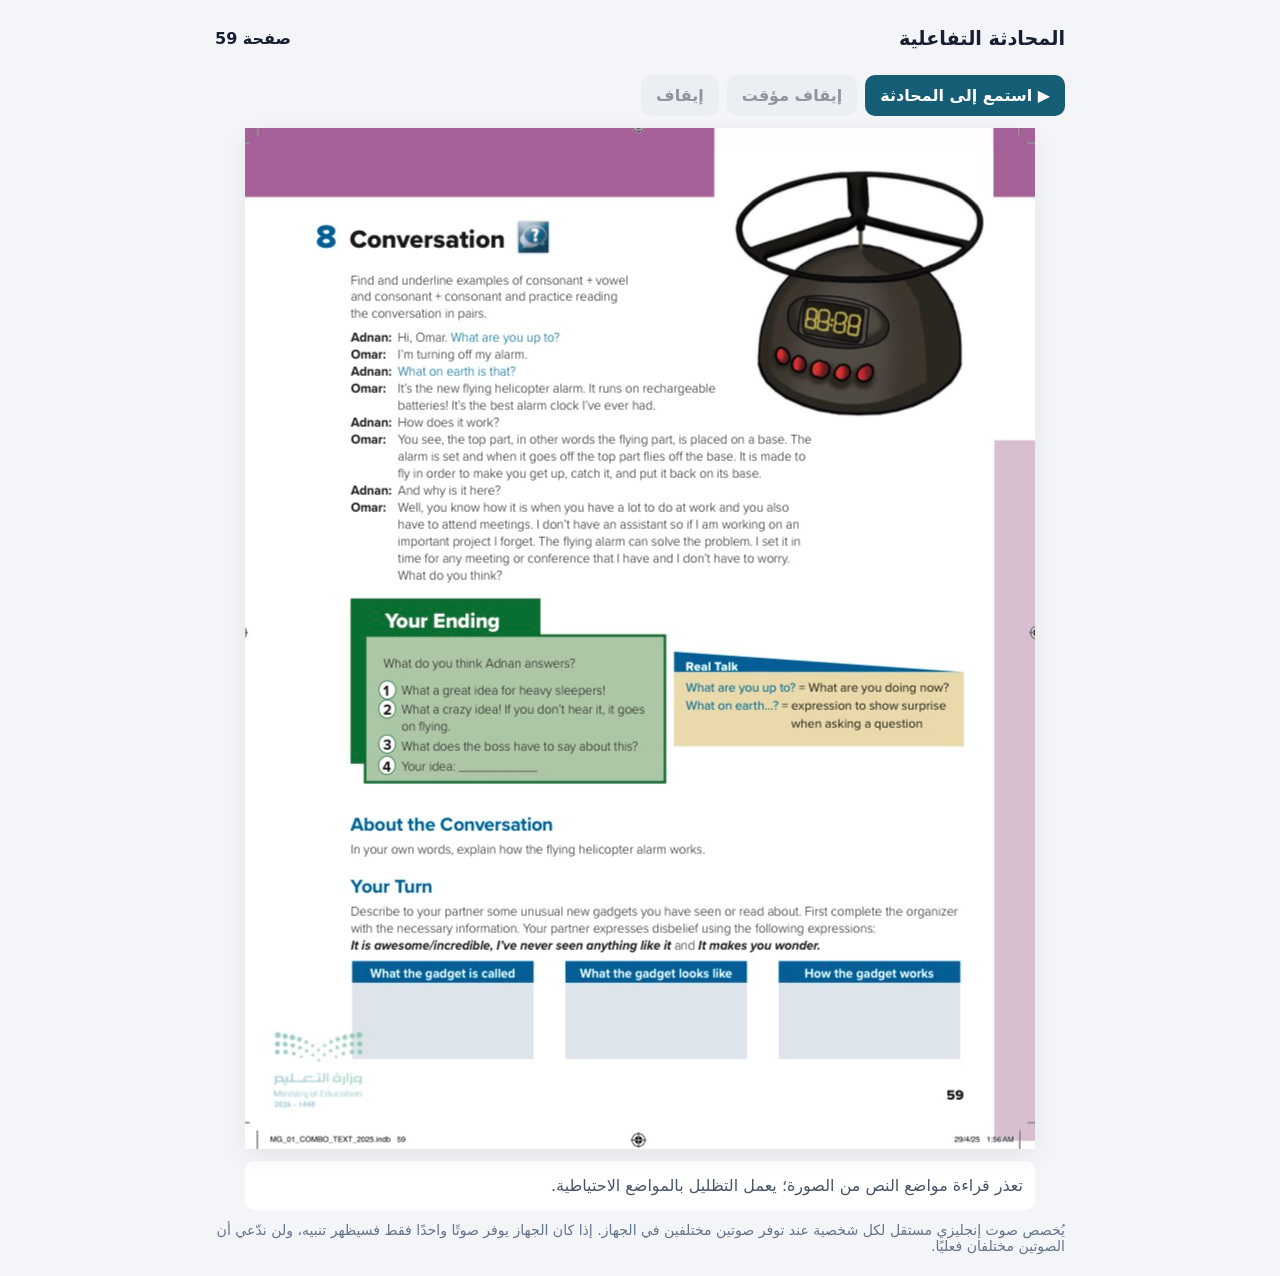
==== commit d8e826d3: "Fix SVG viewBox initialization" ====
--- a/masharee-awal/index.html
+++ b/masharee-awal/index.html
@@ -10,7 +10,7 @@
 .secondary{background:#e2e8f0;color:#172033}button:disabled{opacity:.45;cursor:not-allowed}
 .page{position:relative;max-width:790px;margin:auto;background:white;line-height:0;box-shadow:0 8px 24px #0001;overflow:hidden}
 .page img{width:100%;height:auto;display:block}.hot{position:absolute;border:2px solid transparent;border-radius:5px;background:transparent;padding:0;min-width:0;min-height:0}
-.hot:focus-visible{outline:3px solid #2563eb;outline-offset:1px}.word-layer{position:absolute;inset:0;width:100%;height:100%;pointer-events:none;overflow:visible}.word-highlight{fill:#ffd34f99;stroke:#b87900;stroke-width:1.3;rx:2}
+.hot:focus-visible{outline:3px solid #2563eb;outline-offset:1px}.word-layer{position:absolute;inset:0;width:100%;height:100%;pointer-events:none;overflow:visible}.word-highlight{fill:rgba(35,35,35,.24);stroke:none;rx:2}
 .status{max-width:790px;margin:12px auto;padding:12px;background:white;border-radius:10px;color:#475569;line-height:1.6}
 .note{font-size:.88rem;color:#64748b;margin:8px 0}
 </style></head>
@@ -37,26 +37,85 @@
 ["Omar","Well, you know how it is when you have a lot to do at work and you also have to attend meetings. I don't have an assistant so if I am working on an important project I forget. The flying alarm can solve the problem. I set it in time for any meeting or conference that I have and I don't have to worry. What do you think?",[13,38.5,64,7.0],367]
 ];
 const $=s=>document.querySelector(s),page=$("#page"),status=$("#status"),pauseBtn=$("#pause"),stopBtn=$("#stop"),spots=[];
-const svgNS="http://www.w3.org/2000/svg",W=790,H=1024,START_X=153,MAX_LINE=438,LINE_H=17;
-const svg=document.createElementNS(svgNS,"svg");svg.setAttribute("class","word-layer");svg.setAttribute("viewBox",`0 0 ${W} ${H}`);svg.setAttribute("preserveAspectRatio","none");page.append(svg);
-const canvas=document.createElement("canvas"),ctx=canvas.getContext("2d");ctx.font="13px Arial";
+const svgNS="http://www.w3.org/2000/svg",W=790,H=1024,START_X=153;
+const svg=document.createElementNS(svgNS,"svg");svg.setAttribute("class","word-layer");svg.setAttribute("viewBox","0 0 "+W+" "+H);svg.setAttribute("preserveAspectRatio","none");page.append(svg);
+const canvas=document.createElement("canvas"),ctx=canvas.getContext("2d");ctx.font="12px Arial";
 const wordRects=[];
-function buildWordRects(line,index){
- const matches=[...line[1].matchAll(/[A-Za-z]+(?:['’][A-Za-z]+)?|[0-9]+|[^\sA-Za-z0-9]/g)];
- let x=START_X,y=line[3],lineText="",rowWords=[];
- const flush=()=>{for(const item of rowWords){const r=document.createElementNS(svgNS,"rect");r.setAttribute("class","word-highlight");r.setAttribute("x",item.x.toFixed(1));r.setAttribute("y",(y+1).toFixed(1));r.setAttribute("width",Math.max(4,item.w).toFixed(1));r.setAttribute("height","13.5");r.style.display="none";svg.append(r);wordRects.push({line:index,start:item.start,end:item.end,rect:r});}y+=LINE_H;x=START_X;lineText="";rowWords=[];};
- for(const m of matches){
-  const token=m[0];if(!/[A-Za-z0-9]/.test(token))continue;
-  const prefix=lineText?lineText+" ":"";
-  const pw=ctx.measureText(prefix).width,ww=ctx.measureText(token).width;
-  if(x+pw+ww>START_X+MAX_LINE && rowWords.length)flush();
-  const pre=lineText?lineText+" ":"";const px=ctx.measureText(pre).width;
-  rowWords.push({x:x+px,w:ctx.measureText(token).width,start:m.index,end:m.index+token.length});
-  lineText+=pre+token;
+function detectPrintedRows(){
+ const img=page.querySelector("img");
+ if(!img?.complete||!img.naturalWidth)return [];
+ canvas.width=W;canvas.height=H;
+ try{ctx.drawImage(img,0,0,W,H);}catch{return [];}
+ const pixels=ctx.getImageData(0,0,W,H).data,active=[];
+ for(let y=175;y<475;y++){
+  let count=0;
+  for(let x=98;x<600;x++){
+   const p=(y*W+x)*4,lum=.299*pixels[p]+.587*pixels[p+1]+.114*pixels[p+2];
+   if(pixels[p+3]>0&&lum<155)count++;
+  }
+  if(count>=3)active.push(y);
  }
- if(rowWords.length)flush();
+ const groups=[];
+ for(const y of active){
+  const last=groups[groups.length-1];
+  if(!last||y-last.bottom>3)groups.push({top:y,bottom:y});
+  else last.bottom=y;
+ }
+ return groups.filter(g=>g.bottom-g.top<=16);
 }
-lines.forEach((line,i)=>{buildWordRects(line,i);const b=document.createElement("button");b.type="button";b.className="hot";b.setAttribute("aria-label","تشغيل جملة "+(i+1)+" — "+line[0]);const [x,y,w,h]=line[2];Object.assign(b.style,{left:x+"%",top:y+"%",width:w+"%",height:h+"%"});b.addEventListener("click",()=>speak(i));page.append(b);spots.push(b);});
+function buildWordRectsFromImage(){
+ const expected=[1,1,1,2,1,3,1,5],rows=detectPrintedRows();
+ if(rows.length!==15)return false;
+ let chosenLayouts=null;
+ for(let width=390;width<=470;width++){
+  const layouts=lines.map(line=>{
+   const matches=[...line[1].matchAll(/[A-Za-z]+(?:['’][A-Za-z]+)?/g)];
+   const result=[];let row=[],used=0;
+   for(const m of matches){
+    const w=ctx.measureText(m[0]).width,space=row.length?ctx.measureText(" ").width:0;
+    if(row.length&&used+space+w>width){result.push(row);row=[];used=0;}
+    row.push(m);used+=(row.length>1?space:0)+w;
+   }
+   if(row.length)result.push(row);
+   return result;
+  });
+  if(layouts.every((layout,i)=>layout.length===expected[i])){chosenLayouts=layouts;break;}
+ }
+ if(!chosenLayouts)return false;
+ let rowIndex=0;
+ chosenLayouts.forEach((layout,lineIndex)=>{
+  layout.forEach(row=>{
+   let x=START_X;
+   row.forEach((m,j)=>{
+    if(j)x+=ctx.measureText(" ").width;
+    const width=ctx.measureText(m[0]).width,r=document.createElementNS(svgNS,"rect");
+    r.setAttribute("class","word-highlight");r.setAttribute("x",x.toFixed(1));
+    r.setAttribute("y",(rows[rowIndex].top-1).toFixed(1));
+    r.setAttribute("width",Math.max(4,width).toFixed(1));
+    r.setAttribute("height",Math.max(11,rows[rowIndex].bottom-rows[rowIndex].top+3).toFixed(1));
+    r.style.display="none";svg.append(r);
+    wordRects.push({line:lineIndex,start:m.index,end:m.index+m[0].length,rect:r});
+    x+=width;
+   });
+   rowIndex++;
+  });
+ });
+ return true;
+}
+function buildWordRectsFallback(line,index){
+ const matches=[...line[1].matchAll(/[A-Za-z]+(?:['’][A-Za-z]+)?/g)];
+ let x=START_X,y=line[3],row=[],used=0;
+ const add=(items,top)=>{let xx=START_X;items.forEach((m,j)=>{if(j)xx+=ctx.measureText(" ").width;const r=document.createElementNS(svgNS,"rect");r.setAttribute("class","word-highlight");r.setAttribute("x",xx);r.setAttribute("y",top-1);r.setAttribute("width",ctx.measureText(m[0]).width);r.setAttribute("height",13);r.style.display="none";svg.append(r);wordRects.push({line:index,start:m.index,end:m.index+m[0].length,rect:r});xx+=ctx.measureText(m[0]).width;});};
+ for(const m of matches){const w=ctx.measureText(m[0]).width,space=row.length?ctx.measureText(" ").width:0;if(row.length&&used+space+w>438){add(row,y);y+=17;row=[];used=0;}row.push(m);used+=(row.length>1?space:0)+w;}
+ if(row.length)add(row,y);
+}
+function setupHighlights(){
+ if(buildWordRectsFromImage())status.textContent="تمت مطابقة مواضع الكلمات مع أسطر الصفحة الأصلية.";
+ else{wordRects.splice(0);svg.replaceChildren();lines.forEach(buildWordRectsFallback);status.textContent="تعذر قراءة مواضع النص من الصورة؛ يعمل التظليل بالمواضع الاحتياطية.";}
+}
+const pageImage=page.querySelector("img");
+if(pageImage.complete)setupHighlights();else pageImage.addEventListener("load",setupHighlights,{once:true});
+lines.forEach((line,i)=>{const b=document.createElement("button");b.type="button";b.className="hot";b.setAttribute("aria-label","تشغيل جملة "+(i+1)+" — "+line[0]);const [x,y,w,h]=line[2];Object.assign(b.style,{left:x+"%",top:y+"%",width:w+"%",height:h+"%"});b.addEventListener("click",()=>speak(i));page.append(b);spots.push(b);});
 let voices=[],token=0,current=-1,mode="idle";
 function loadVoices(){voices=speechSynthesis.getVoices().filter(v=>/^en[-_]/i.test(v.lang));}
 loadVoices();speechSynthesis.addEventListener?.("voiceschanged",loadVoices);
